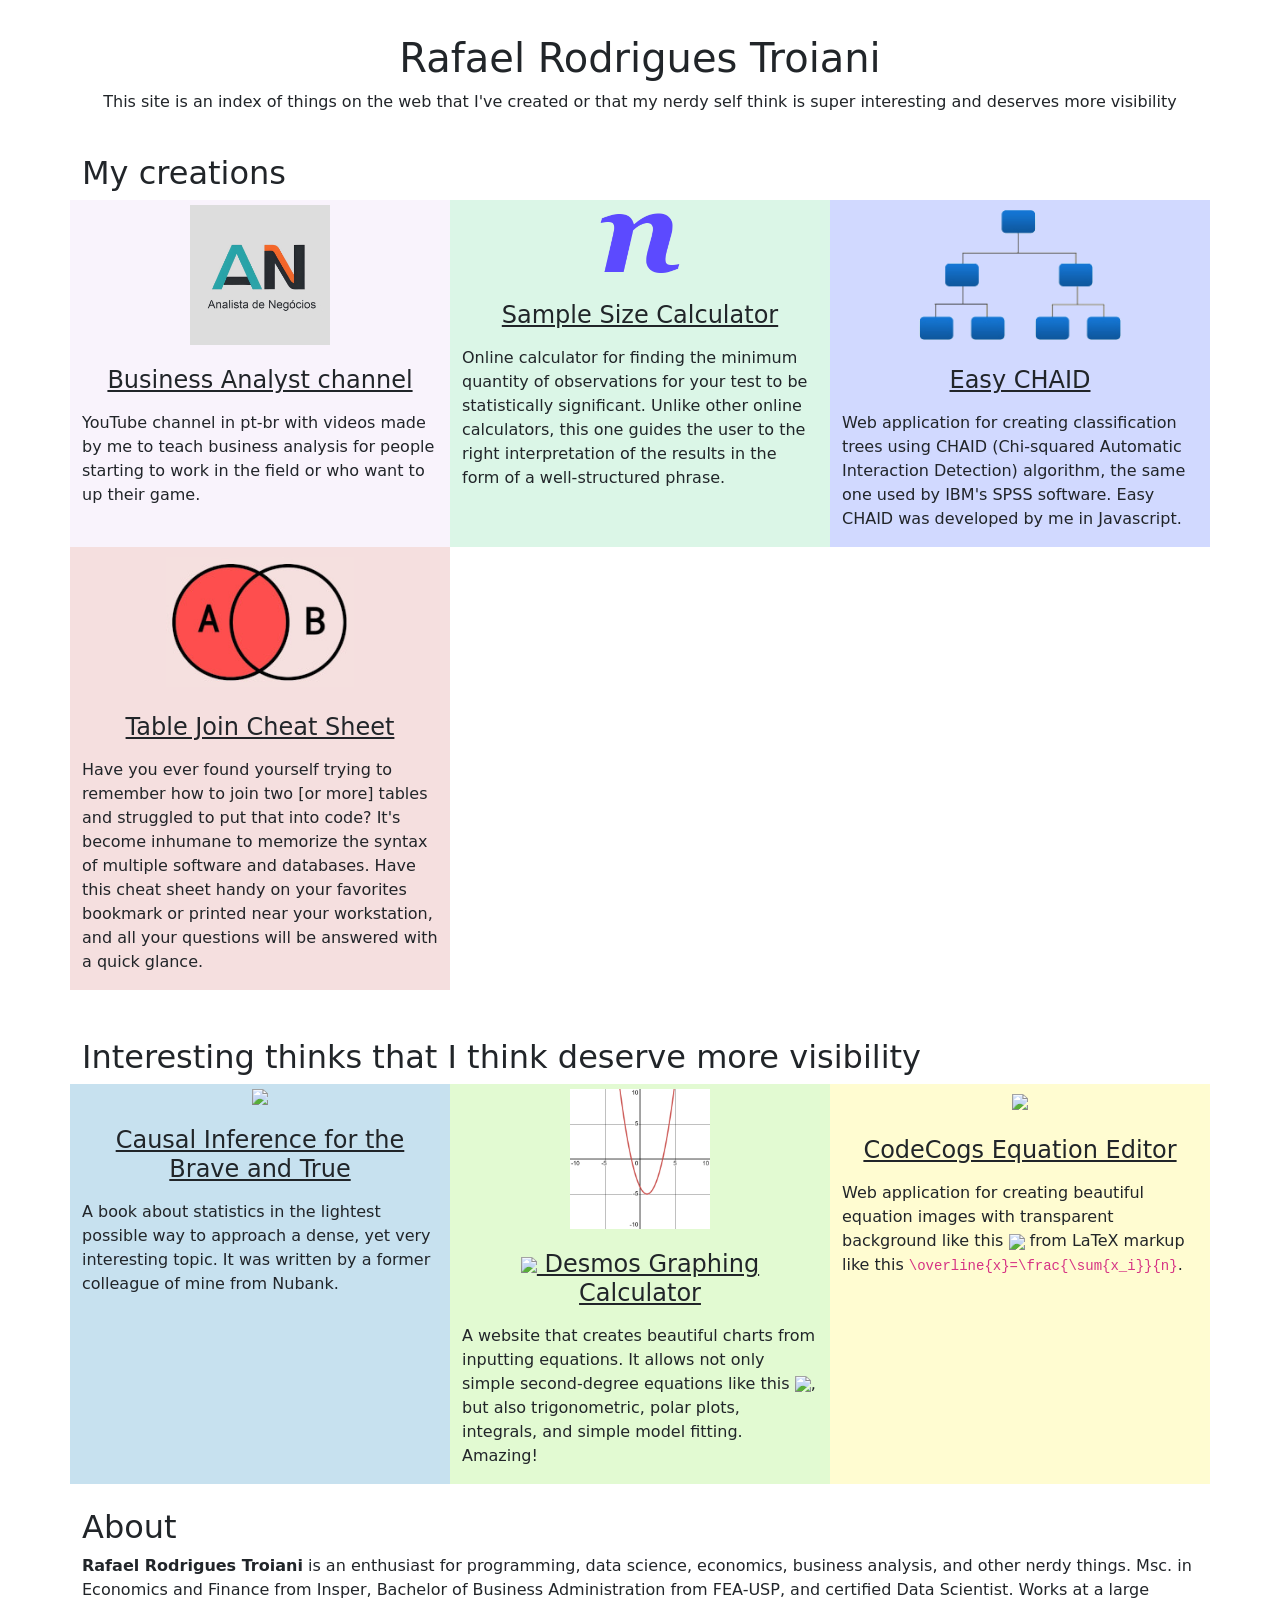
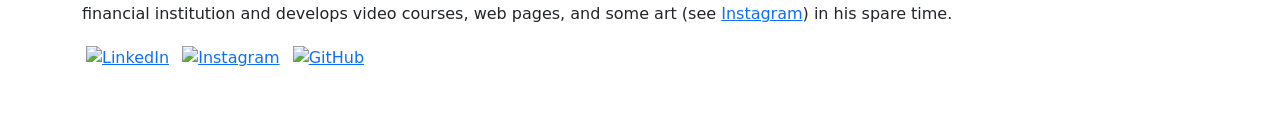
==== index.html @ 76ed493a "Add files via upload" ====
<!DOCTYPE html>
<html lang="en">
<head>
  <title>Rafael Rodrigues Troiani</title>
  <meta charset="utf-8">
  <link rel="icon" type="image/jpeg" href="img/favicon.jpg">
  <!-- Google tag (gtag.js) -->
  <script async src="https://www.googletagmanager.com/gtag/js?id=G-MQH401M9MK"></script>
  <script>
    window.dataLayer = window.dataLayer || [];
    function gtag(){dataLayer.push(arguments);}
    gtag('js', new Date());

    gtag('config', 'G-MQH401M9MK');
  </script>
  <meta name="viewport" content="width=device-width, initial-scale=1">
  <link href="https://cdn.jsdelivr.net/npm/bootstrap@5.3.2/dist/css/bootstrap.min.css" rel="stylesheet" integrity="sha384-T3c6CoIi6uLrA9TneNEoa7RxnatzjcDSCmG1MXxSR1GAsXEV/Dwwykc2MPK8M2HN" crossorigin="anonymous">
  <meta name="keywords" content="Rafael Rodrigues Troiani,Decision tree,chaid,easy chaid,Rafael Troiani,sample size calculator">
  <meta name="description" content="Index of interesting things by Rafael Rodrigues Troiani">
  <style>
    a.link_format:link {color:inherit; text-decoration: underline;}
    a.link_format:visited {color:inherit; text-decoration: underline;}
    a.link_format:hover {color:#0000ff; text-decoration: underline;}
    body {margin-top: 10px;}
  </style>
</head>
<body><br>
  <div class="container">
    <h1 class="text-center">Rafael Rodrigues Troiani</h1>
    <p class="text-center">This site is an index of things on the web that I've created or that my nerdy self think is super interesting and deserves more visibility</p><br>
    <h2>My creations</h2>
    <div class="row">
      <div class="col-sm-6 col-lg-4" style="background-color:#f9f3fc;">
        <p class="text-center">
        <a href="https://www.youtube.com/@AnalistadeNegocios_" target="_blank" class="link_format">
        <img src="img/logoAN.jpg" class="img-responsive center-block img-rounded text-center" style="padding:5px; max-height:150px">
        <h4 class="text-center">Business Analyst channel</h4></a></p>
        <p>YouTube channel in pt-br with videos made by me to teach business analysis for people starting to work in the field or who want to up their game.</p>
      </div>
      <div class="col-sm-6 col-lg-4" style="background-color:#dbf6e7;">
        <p class="text-center">
        <a href="https://samplesizecalculator.github.io" target="_blank" class="link_format">
        <img src="img/n.png" class="img-responsive center-block" style="padding:10px; max-height:150px">
        <h4 class="text-center">Sample Size Calculator</h4></a></p>
        <p>Online calculator for finding the minimum quantity of observations for your test to be statistically significant. Unlike other online calculators, this one guides the user to the right interpretation of the results in the form of a well-structured phrase.</p>
      </div>
      <div class="col-sm-6 col-lg-4" style="background-color:#d1d9ff;">
        <p class="text-center">
        <a href="EasyCHAID/" target="_blank" class="link_format">
        <img src="img/hierarchy.png" class="img-responsive center-block" style="padding:10px; max-height:150px">
        <h4 class="text-center">Easy CHAID</h4></a></p>
        <p>Web application for creating classification trees using CHAID (Chi-squared Automatic Interaction Detection) algorithm, the same one used by IBM's SPSS software. Easy CHAID was developed by me in Javascript.</p>
      </div>
      <div class="col-sm-6 col-lg-4" style="background-color:#f5dfdf;">
        <p class="text-center">
        <a href="cheat-sheet-join/index.html" target="_blank" class="link_format">
        <img src="img/join.jpg" class="img-responsive center-block" style="padding:10px; max-height:150px">
        <h4 class="text-center">Table Join Cheat Sheet</h4></a></p>
        <p>Have you ever found yourself trying to remember how to join two [or more] tables and struggled to put that into code? It's become inhumane to memorize the syntax of multiple software and databases. Have this cheat sheet handy on your favorites bookmark or printed near your workstation, and all your questions will be answered with a quick glance.</p>
      </div>
    </div>

    <br><br>
    <h2>Interesting thinks that I think deserve more visibility</h2>
    <div class="row">
      <div class="col-sm-6 col-lg-4" style="background-color:rgb(199, 225, 239);">
        <p class="text-center">
        <a href="https://matheusfacure.github.io/python-causality-handbook/landing-page.html" target="_blank" class="link_format">
          <img src="https://matheusfacure.github.io/python-causality-handbook/_images/brave-and-true.png" class="img-responsive center-block img-rounded" style="padding:5px; max-height:150px">
          <h4 class="text-center">Causal Inference for the Brave and True</h4></a></p>
        <p>A book about statistics in the lightest possible way to approach a dense, yet very interesting topic. It was written by a former colleague of mine from Nubank.</p>
      </div>
      <div class="col-sm-6 col-lg-4" style="background-color:rgb(226, 250, 210);">
        <p class="text-center">
        <a href="https://www.desmos.com/calculator/jge7vdkjim" target="_blank" class="link_format">
          <img src="img/desmos-graph.png" class="img-responsive center-block img-rounded" style="padding:5px; max-height:150px">
          <h4 class="text-center"><img src="https://www.desmos.com/assets/img/apps/graphing/favicon.ico" height="18px"> Desmos Graphing Calculator</h4></a></p>
        <p>A website that creates beautiful charts from inputting equations. It allows not only simple second-degree equations like this <img src="https://latex.codecogs.com/svg.image?y=x^2-2x-4">, but also trigonometric, polar plots, integrals, and simple model fitting. Amazing!</p>
      </div>
      <div class="col-sm-6 col-lg-4" style="background-color:#fffcd1;">
        <p class="text-center">
        <a href="https://editor.codecogs.com/" target="_blank" class="link_format">
        <img src="https://editor.codecogs.com/assets/images/EqnEditor.png" class="img-responsive center-block" style="padding:10px; max-height:150px">
        <h4 class="text-center">CodeCogs Equation Editor</h4></a></p>
        <p>Web application for creating beautiful equation images with transparent background like this <img src="https://latex.codecogs.com/svg.image?\overline{x}=\frac{\sum{x_i}}{n}"> from LaTeX markup like this <code>\overline{x}=\frac{\sum{x_i}}{n}</code>.</p>
      </div>
    </div>


    <br>
    <h2>About</h2>
    <p><b>Rafael Rodrigues Troiani</b> is an enthusiast for programming, data science, economics, business analysis, and other nerdy things. Msc. in Economics and Finance from Insper, Bachelor of Business Administration from FEA-USP, and certified Data Scientist. Works at a large financial institution and develops video courses, web pages, and some art (see <a target="_blank" href="https://www.instagram.com/rafa_tro/">Instagram</a>) in his spare time.</p>
    <a target="_blank" href="https://br.linkedin.com/in/rafael-rodrigues-troiani-369a1a19"><img title="LinkedIn" src="https://content.linkedin.com/content/dam/me/brand/en-us/brand-home/logos/In-Blue-Logo.png.original.png" height="29px" style="margin:4px;"></a>
    <a target="_blank" href="https://www.instagram.com/rafa_tro/"><img title="Instagram" src="https://static.xx.fbcdn.net/rsrc.php/v3/yx/r/tBxa1IFcTQH.png" height="29px" style="margin:4px;"></a>
    <a target="_blank" href="https://github.com/rafatro"><img title="GitHub" src="https://github.githubassets.com/assets/GitHub-Mark-ea2971cee799.png" height="29px" style="margin:4px;"></a>
  </div>
<br><br>
</body>
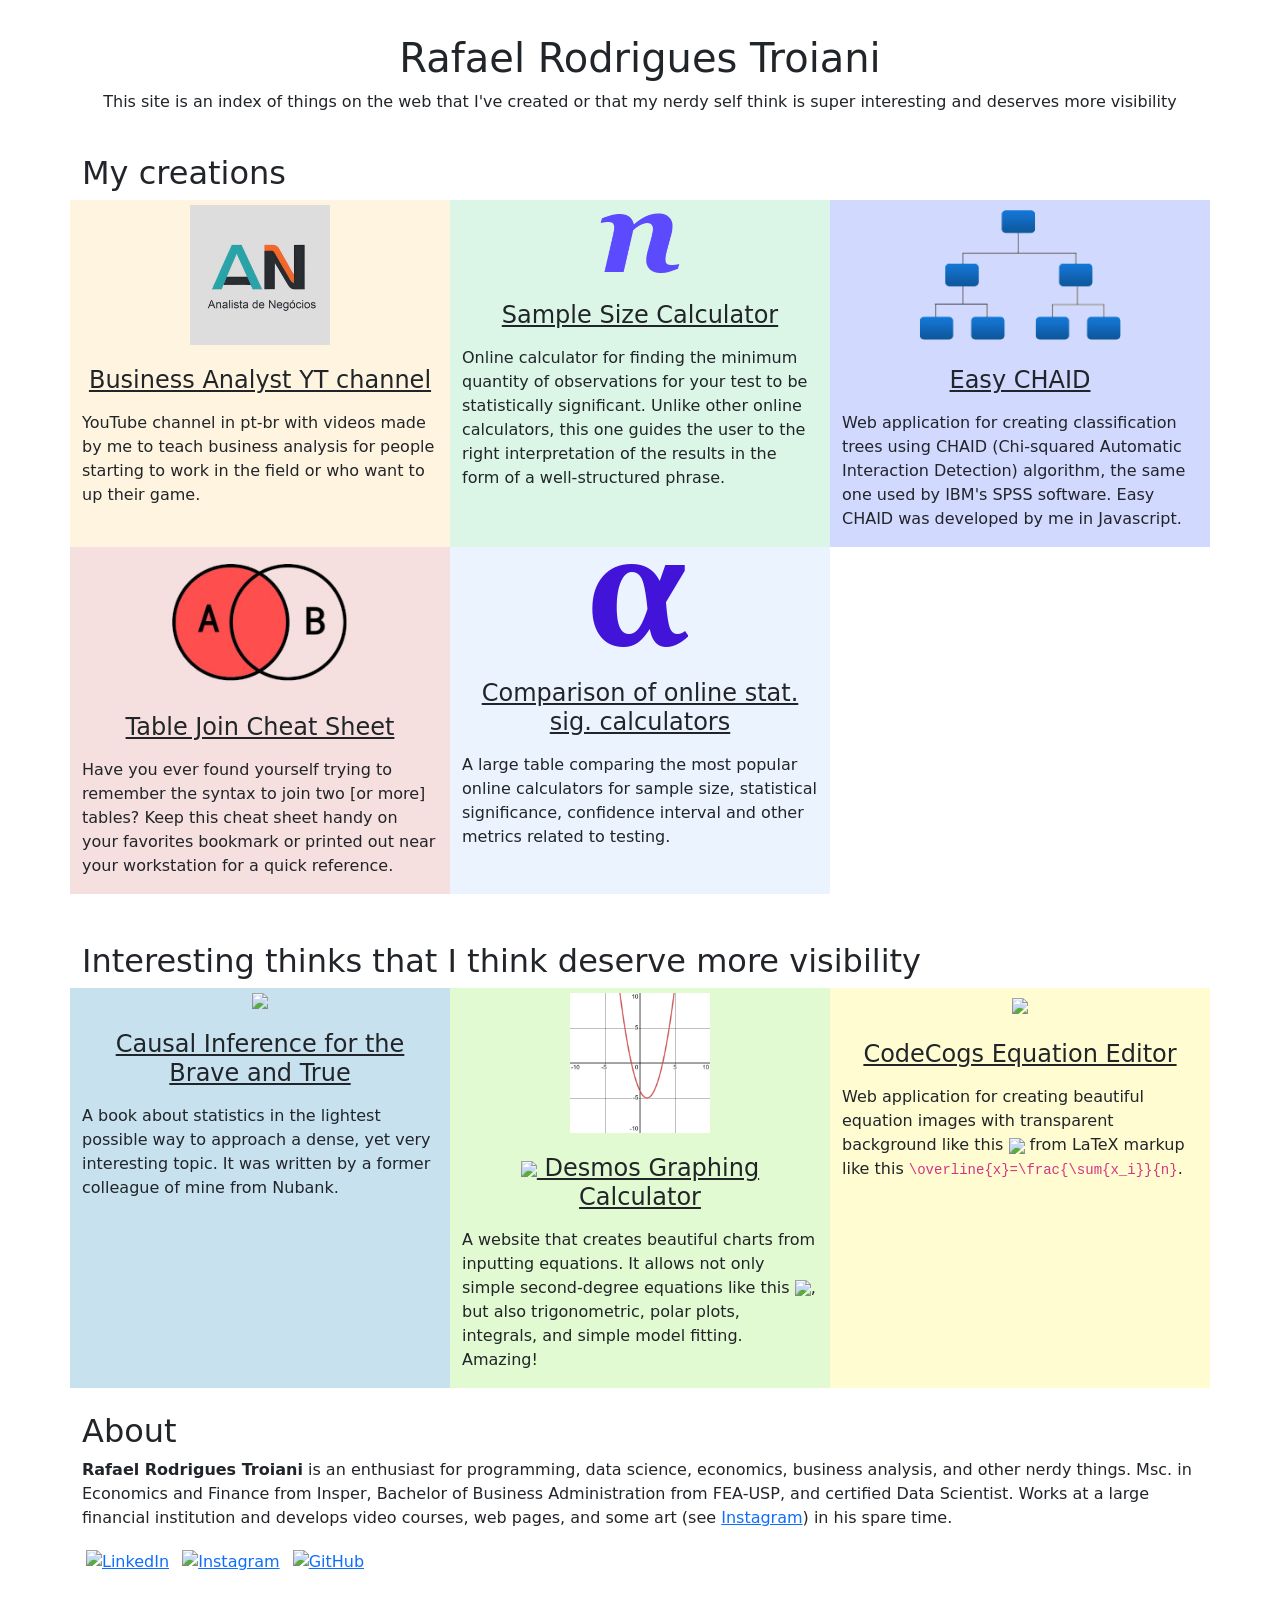
==== commit 076d937a: "Add files via upload" ====
--- a/index.html
+++ b/index.html
@@ -1,98 +1,150 @@
 <!DOCTYPE html>
 <html lang="en">
-<head>
-  <title>Rafael Rodrigues Troiani</title>
-  <meta charset="utf-8">
-  <link rel="icon" type="image/jpeg" href="img/favicon.jpg">
-  <!-- Google tag (gtag.js) -->
-  <script async src="https://www.googletagmanager.com/gtag/js?id=G-MQH401M9MK"></script>
-  <script>
-    window.dataLayer = window.dataLayer || [];
-    function gtag(){dataLayer.push(arguments);}
-    gtag('js', new Date());
+  <head>
+    <title>Rafael Rodrigues Troiani</title>
+    <meta charset="utf-8" />
+    <link rel="icon" type="image/jpeg" href="img/favicon.jpg" />
+    <link rel="apple-touch-icon" href="img/favicon.jpg" />
+    <!-- Google tag (gtag.js) -->
+    <script async src="https://www.googletagmanager.com/gtag/js?id=G-MQH401M9MK"></script>
+    <script>
+      window.dataLayer = window.dataLayer || [];
+      function gtag() {
+        dataLayer.push(arguments);
+      }
+      gtag("js", new Date());
+      gtag("config", "G-MQH401M9MK");
+    </script>
+    <meta name="viewport" content="width=device-width, initial-scale=1" />
+    <link href="https://cdn.jsdelivr.net/npm/bootstrap@5.3.2/dist/css/bootstrap.min.css" rel="stylesheet" integrity="sha384-T3c6CoIi6uLrA9TneNEoa7RxnatzjcDSCmG1MXxSR1GAsXEV/Dwwykc2MPK8M2HN" crossorigin="anonymous" />
+    <meta name="keywords" content="Rafael Rodrigues Troiani,Decision tree,chaid,easy chaid,Rafael Troiani,sample size calculator" />
+    <meta name="description" content="Index of interesting things by Rafael Rodrigues Troiani" />
+    <style>
+      a.link_format:link {
+        color: inherit;
+        text-decoration: underline;
+      }
+      a.link_format:visited {
+        color: inherit;
+        text-decoration: underline;
+      }
+      a.link_format:hover {
+        color: #0000ff;
+        text-decoration: underline;
+      }
+      body {
+        margin-top: 10px;
+      }
+    </style>
+  </head>
+  <body>
+    <br />
+    <div class="container">
+      <h1 class="text-center">Rafael Rodrigues Troiani</h1>
+      <p class="text-center">This site is an index of things on the web that I've created or that my nerdy self think is super interesting and deserves more visibility</p>
+      <br />
+      <h2>My creations</h2>
+      <div class="row">
+        <div class="col-sm-6 col-lg-4" style="background-color: #fff4df">
+          <p class="text-center">
+            <a href="https://www.youtube.com/@AnalistadeNegocios_" target="_blank" class="link_format">
+              <img src="img/logoAN.jpg" class="img-responsive center-block img-rounded text-center" style="padding: 5px; max-height: 150px" />
+              <h4 class="text-center">Business Analyst YT channel</h4></a
+            >
+          </p>
+          <p>YouTube channel in pt-br with videos made by me to teach business analysis for people starting to work in the field or who want to up their game.</p>
+        </div>
+        <div class="col-sm-6 col-lg-4" style="background-color: #dbf6e7">
+          <p class="text-center">
+            <a href="https://samplesizecalculator.github.io" target="_blank" class="link_format">
+              <img src="img/n.png" class="img-responsive center-block" style="padding: 10px; max-height: 150px" />
+              <h4 class="text-center">Sample Size Calculator</h4></a
+            >
+          </p>
+          <p>
+            Online calculator for finding the minimum quantity of observations for your test to be statistically significant. Unlike other online calculators, this one guides the user to the right interpretation of the results in the form
+            of a well-structured phrase.
+          </p>
+        </div>
+        <div class="col-sm-6 col-lg-4" style="background-color: #d1d9ff">
+          <p class="text-center">
+            <a href="EasyCHAID/" target="_blank" class="link_format">
+              <img src="img/hierarchy.png" class="img-responsive center-block" style="padding: 10px; max-height: 150px" />
+              <h4 class="text-center">Easy CHAID</h4>
+            </a>
+          </p>
+          <p>Web application for creating classification trees using CHAID (Chi-squared Automatic Interaction Detection) algorithm, the same one used by IBM's SPSS software. Easy CHAID was developed by me in Javascript.</p>
+        </div>
+        <div class="col-sm-6 col-lg-4" style="background-color: #f5dfdf">
+          <p class="text-center">
+            <a href="cheat-sheet-join/index.html" target="_blank" class="link_format">
+              <img src="img/join.jpg" class="img-responsive center-block" style="padding: 10px; max-height: 150px" />
+              <h4 class="text-center">Table Join Cheat Sheet</h4></a
+            >
+          </p>
+          <p>Have you ever found yourself trying to remember the syntax to join two [or more] tables? Keep this cheat sheet handy on your favorites bookmark or printed out near your workstation for a quick reference.</p>
+        </div>
+        <div class="col-sm-6 col-lg-4" style="background-color: #ebf3ff">
+          <p class="text-center">
+            <a href="stat-sig-calculators/index.html" target="_blank" class="link_format">
+              <img src="img/alpha.png" class="img-responsive center-block" style="padding: 10px; max-height: 150px" />
+              <h4 class="text-center">Comparison of online stat. sig. calculators</h4></a
+            >
+          </p>
+          <p>A large table comparing the most popular online calculators for sample size, statistical significance, confidence interval and other metrics related to testing.</p>
+        </div>
+      </div>
 
-    gtag('config', 'G-MQH401M9MK');
-  </script>
-  <meta name="viewport" content="width=device-width, initial-scale=1">
-  <link href="https://cdn.jsdelivr.net/npm/bootstrap@5.3.2/dist/css/bootstrap.min.css" rel="stylesheet" integrity="sha384-T3c6CoIi6uLrA9TneNEoa7RxnatzjcDSCmG1MXxSR1GAsXEV/Dwwykc2MPK8M2HN" crossorigin="anonymous">
-  <meta name="keywords" content="Rafael Rodrigues Troiani,Decision tree,chaid,easy chaid,Rafael Troiani,sample size calculator">
-  <meta name="description" content="Index of interesting things by Rafael Rodrigues Troiani">
-  <style>
-    a.link_format:link {color:inherit; text-decoration: underline;}
-    a.link_format:visited {color:inherit; text-decoration: underline;}
-    a.link_format:hover {color:#0000ff; text-decoration: underline;}
-    body {margin-top: 10px;}
-  </style>
-</head>
-<body><br>
-  <div class="container">
-    <h1 class="text-center">Rafael Rodrigues Troiani</h1>
-    <p class="text-center">This site is an index of things on the web that I've created or that my nerdy self think is super interesting and deserves more visibility</p><br>
-    <h2>My creations</h2>
-    <div class="row">
-      <div class="col-sm-6 col-lg-4" style="background-color:#f9f3fc;">
-        <p class="text-center">
-        <a href="https://www.youtube.com/@AnalistadeNegocios_" target="_blank" class="link_format">
-        <img src="img/logoAN.jpg" class="img-responsive center-block img-rounded text-center" style="padding:5px; max-height:150px">
-        <h4 class="text-center">Business Analyst channel</h4></a></p>
-        <p>YouTube channel in pt-br with videos made by me to teach business analysis for people starting to work in the field or who want to up their game.</p>
+      <br /><br />
+      <h2>Interesting thinks that I think deserve more visibility</h2>
+      <div class="row">
+        <div class="col-sm-6 col-lg-4" style="background-color: rgb(199, 225, 239)">
+          <p class="text-center">
+            <a href="https://matheusfacure.github.io/python-causality-handbook/landing-page.html" target="_blank" class="link_format">
+              <img src="https://matheusfacure.github.io/python-causality-handbook/_images/brave-and-true.png" class="img-responsive center-block img-rounded" style="padding: 5px; max-height: 150px" />
+              <h4 class="text-center">Causal Inference for the Brave and True</h4></a
+            >
+          </p>
+          <p>A book about statistics in the lightest possible way to approach a dense, yet very interesting topic. It was written by a former colleague of mine from Nubank.</p>
+        </div>
+        <div class="col-sm-6 col-lg-4" style="background-color: rgb(226, 250, 210)">
+          <p class="text-center">
+            <a href="https://www.desmos.com/calculator/jge7vdkjim" target="_blank" class="link_format">
+              <img src="img/desmos-graph.png" class="img-responsive center-block img-rounded" style="padding: 5px; max-height: 150px" />
+              <h4 class="text-center"><img src="https://www.desmos.com/assets/img/apps/graphing/favicon.ico" height="18px" /> Desmos Graphing Calculator</h4></a
+            >
+          </p>
+          <p>
+            A website that creates beautiful charts from inputting equations. It allows not only simple second-degree equations like this <img src="https://latex.codecogs.com/svg.image?y=x^2-2x-4" />, but also trigonometric, polar plots,
+            integrals, and simple model fitting. Amazing!
+          </p>
+        </div>
+        <div class="col-sm-6 col-lg-4" style="background-color: #fffcd1">
+          <p class="text-center">
+            <a href="https://editor.codecogs.com/" target="_blank" class="link_format">
+              <img src="https://editor.codecogs.com/assets/images/EqnEditor.png" class="img-responsive center-block" style="padding: 10px; max-height: 150px" />
+              <h4 class="text-center">CodeCogs Equation Editor</h4></a
+            >
+          </p>
+          <p>
+            Web application for creating beautiful equation images with transparent background like this <img src="https://latex.codecogs.com/svg.image?\overline{x}=\frac{\sum{x_i}}{n}" /> from LaTeX markup like this
+            <code>\overline{x}=\frac{\sum{x_i}}{n}</code>.
+          </p>
+        </div>
       </div>
-      <div class="col-sm-6 col-lg-4" style="background-color:#dbf6e7;">
-        <p class="text-center">
-        <a href="https://samplesizecalculator.github.io" target="_blank" class="link_format">
-        <img src="img/n.png" class="img-responsive center-block" style="padding:10px; max-height:150px">
-        <h4 class="text-center">Sample Size Calculator</h4></a></p>
-        <p>Online calculator for finding the minimum quantity of observations for your test to be statistically significant. Unlike other online calculators, this one guides the user to the right interpretation of the results in the form of a well-structured phrase.</p>
-      </div>
-      <div class="col-sm-6 col-lg-4" style="background-color:#d1d9ff;">
-        <p class="text-center">
-        <a href="EasyCHAID/" target="_blank" class="link_format">
-        <img src="img/hierarchy.png" class="img-responsive center-block" style="padding:10px; max-height:150px">
-        <h4 class="text-center">Easy CHAID</h4></a></p>
-        <p>Web application for creating classification trees using CHAID (Chi-squared Automatic Interaction Detection) algorithm, the same one used by IBM's SPSS software. Easy CHAID was developed by me in Javascript.</p>
-      </div>
-      <div class="col-sm-6 col-lg-4" style="background-color:#f5dfdf;">
-        <p class="text-center">
-        <a href="cheat-sheet-join/index.html" target="_blank" class="link_format">
-        <img src="img/join.jpg" class="img-responsive center-block" style="padding:10px; max-height:150px">
-        <h4 class="text-center">Table Join Cheat Sheet</h4></a></p>
-        <p>Have you ever found yourself trying to remember how to join two [or more] tables and struggled to put that into code? It's become inhumane to memorize the syntax of multiple software and databases. Have this cheat sheet handy on your favorites bookmark or printed near your workstation, and all your questions will be answered with a quick glance.</p>
-      </div>
+
+      <br />
+      <h2>About</h2>
+      <p>
+        <b>Rafael Rodrigues Troiani</b> is an enthusiast for programming, data science, economics, business analysis, and other nerdy things. Msc. in Economics and Finance from Insper, Bachelor of Business Administration from FEA-USP, and
+        certified Data Scientist. Works at a large financial institution and develops video courses, web pages, and some art (see <a target="_blank" href="https://www.instagram.com/rafa_tro/">Instagram</a>) in his spare time.
+      </p>
+      <a target="_blank" href="https://br.linkedin.com/in/rafael-rodrigues-troiani-369a1a19"
+        ><img title="LinkedIn" src="https://content.linkedin.com/content/dam/me/brand/en-us/brand-home/logos/In-Blue-Logo.png.original.png" height="29px" style="margin: 4px"
+      /></a>
+      <a target="_blank" href="https://www.instagram.com/rafa_tro/"><img title="Instagram" src="https://static.xx.fbcdn.net/rsrc.php/v3/yx/r/tBxa1IFcTQH.png" height="29px" style="margin: 4px" /></a>
+      <a target="_blank" href="https://github.com/rafatro"><img title="GitHub" src="https://github.githubassets.com/assets/GitHub-Mark-ea2971cee799.png" height="29px" style="margin: 4px" /></a>
     </div>
-
-    <br><br>
-    <h2>Interesting thinks that I think deserve more visibility</h2>
-    <div class="row">
-      <div class="col-sm-6 col-lg-4" style="background-color:rgb(199, 225, 239);">
-        <p class="text-center">
-        <a href="https://matheusfacure.github.io/python-causality-handbook/landing-page.html" target="_blank" class="link_format">
-          <img src="https://matheusfacure.github.io/python-causality-handbook/_images/brave-and-true.png" class="img-responsive center-block img-rounded" style="padding:5px; max-height:150px">
-          <h4 class="text-center">Causal Inference for the Brave and True</h4></a></p>
-        <p>A book about statistics in the lightest possible way to approach a dense, yet very interesting topic. It was written by a former colleague of mine from Nubank.</p>
-      </div>
-      <div class="col-sm-6 col-lg-4" style="background-color:rgb(226, 250, 210);">
-        <p class="text-center">
-        <a href="https://www.desmos.com/calculator/jge7vdkjim" target="_blank" class="link_format">
-          <img src="img/desmos-graph.png" class="img-responsive center-block img-rounded" style="padding:5px; max-height:150px">
-          <h4 class="text-center"><img src="https://www.desmos.com/assets/img/apps/graphing/favicon.ico" height="18px"> Desmos Graphing Calculator</h4></a></p>
-        <p>A website that creates beautiful charts from inputting equations. It allows not only simple second-degree equations like this <img src="https://latex.codecogs.com/svg.image?y=x^2-2x-4">, but also trigonometric, polar plots, integrals, and simple model fitting. Amazing!</p>
-      </div>
-      <div class="col-sm-6 col-lg-4" style="background-color:#fffcd1;">
-        <p class="text-center">
-        <a href="https://editor.codecogs.com/" target="_blank" class="link_format">
-        <img src="https://editor.codecogs.com/assets/images/EqnEditor.png" class="img-responsive center-block" style="padding:10px; max-height:150px">
-        <h4 class="text-center">CodeCogs Equation Editor</h4></a></p>
-        <p>Web application for creating beautiful equation images with transparent background like this <img src="https://latex.codecogs.com/svg.image?\overline{x}=\frac{\sum{x_i}}{n}"> from LaTeX markup like this <code>\overline{x}=\frac{\sum{x_i}}{n}</code>.</p>
-      </div>
-    </div>
-
-
-    <br>
-    <h2>About</h2>
-    <p><b>Rafael Rodrigues Troiani</b> is an enthusiast for programming, data science, economics, business analysis, and other nerdy things. Msc. in Economics and Finance from Insper, Bachelor of Business Administration from FEA-USP, and certified Data Scientist. Works at a large financial institution and develops video courses, web pages, and some art (see <a target="_blank" href="https://www.instagram.com/rafa_tro/">Instagram</a>) in his spare time.</p>
-    <a target="_blank" href="https://br.linkedin.com/in/rafael-rodrigues-troiani-369a1a19"><img title="LinkedIn" src="https://content.linkedin.com/content/dam/me/brand/en-us/brand-home/logos/In-Blue-Logo.png.original.png" height="29px" style="margin:4px;"></a>
-    <a target="_blank" href="https://www.instagram.com/rafa_tro/"><img title="Instagram" src="https://static.xx.fbcdn.net/rsrc.php/v3/yx/r/tBxa1IFcTQH.png" height="29px" style="margin:4px;"></a>
-    <a target="_blank" href="https://github.com/rafatro"><img title="GitHub" src="https://github.githubassets.com/assets/GitHub-Mark-ea2971cee799.png" height="29px" style="margin:4px;"></a>
-  </div>
-<br><br>
-</body>+    <br /><br />
+  </body>
+</html>
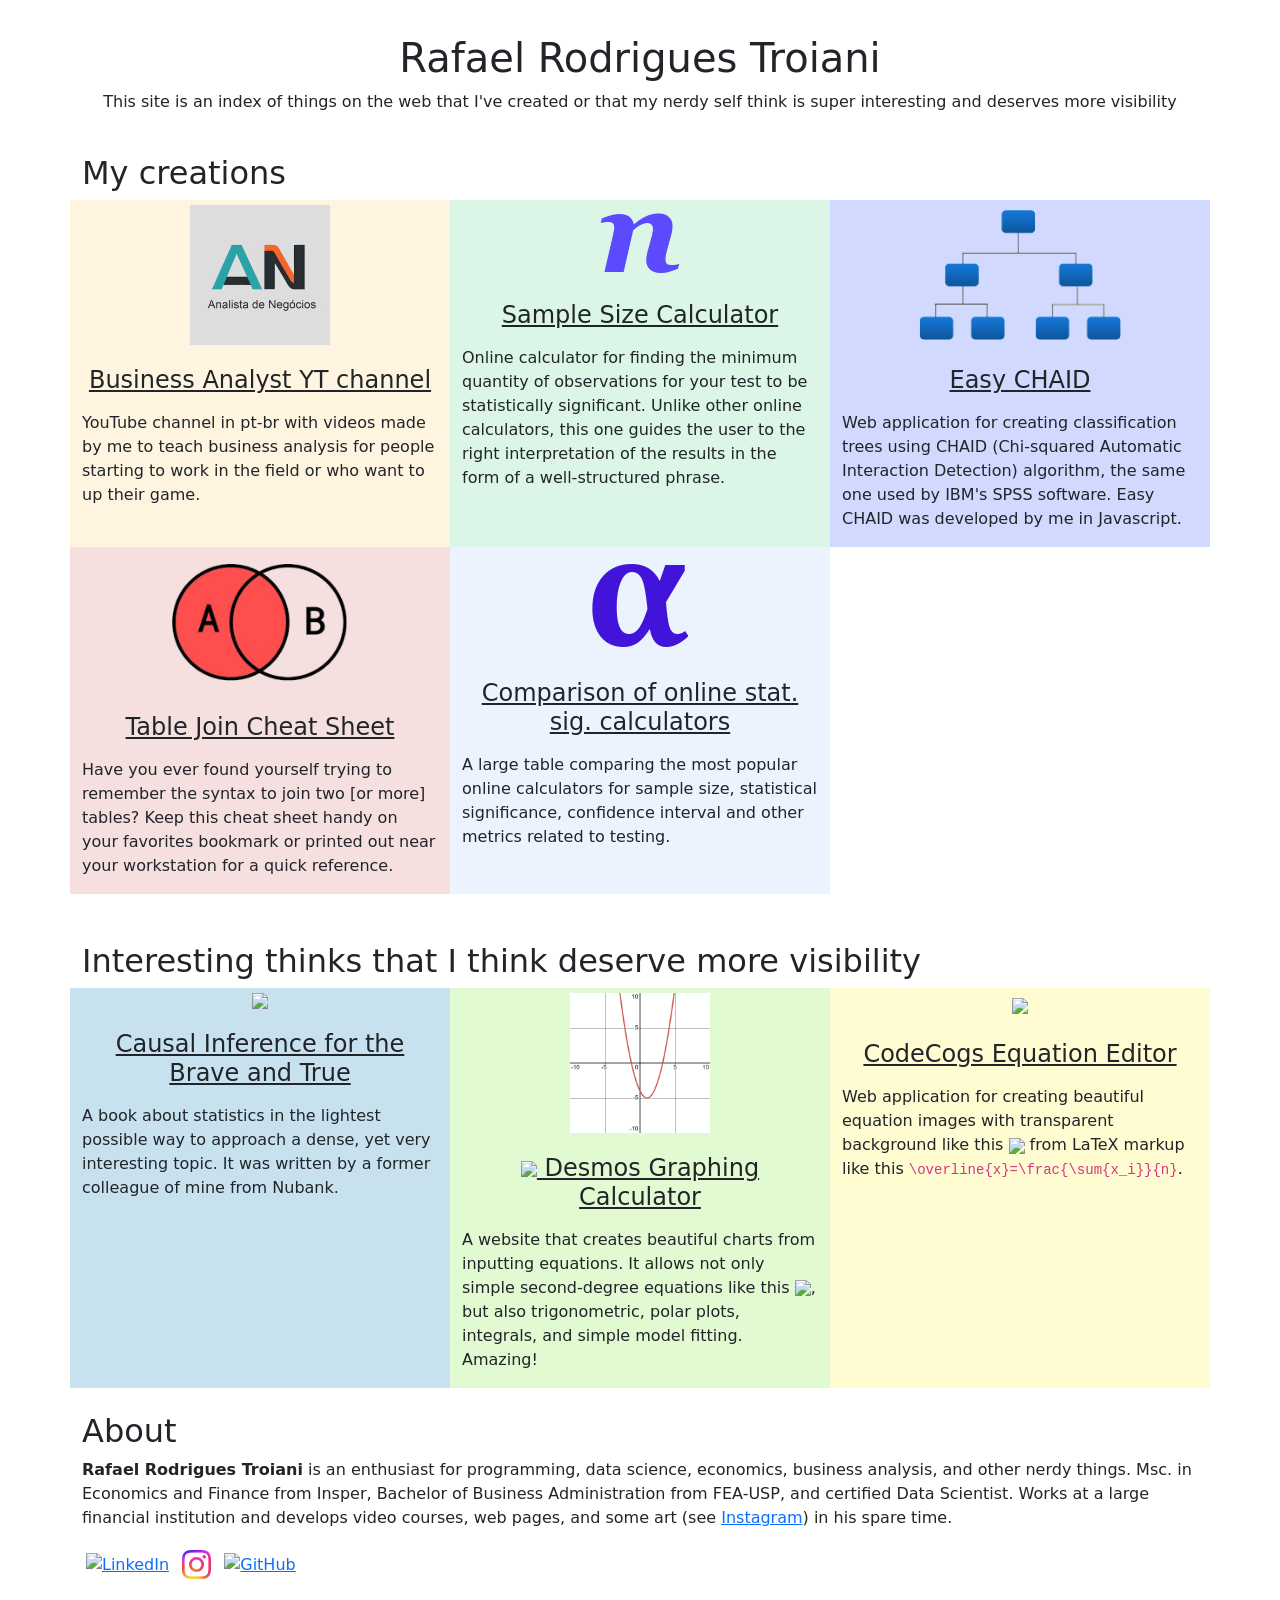
==== commit f4014319: "Update index.html" ====
--- a/index.html
+++ b/index.html
@@ -142,9 +142,10 @@
       <a target="_blank" href="https://br.linkedin.com/in/rafael-rodrigues-troiani-369a1a19"
         ><img title="LinkedIn" src="https://content.linkedin.com/content/dam/me/brand/en-us/brand-home/logos/In-Blue-Logo.png.original.png" height="29px" style="margin: 4px"
       /></a>
-      <a target="_blank" href="https://www.instagram.com/rafa_tro/"><img title="Instagram" src="https://static.xx.fbcdn.net/rsrc.php/v3/yx/r/tBxa1IFcTQH.png" height="29px" style="margin: 4px" /></a>
+      <a target="_blank" href="https://www.instagram.com/rafa_tro/"><img title="Instagram" src="/img/Instagram_Glyph_Gradient_29.png" height="29px" style="margin: 4px" /></a>
       <a target="_blank" href="https://github.com/rafatro"><img title="GitHub" src="https://github.githubassets.com/assets/GitHub-Mark-ea2971cee799.png" height="29px" style="margin: 4px" /></a>
     </div>
     <br /><br />
   </body>
 </html>
+
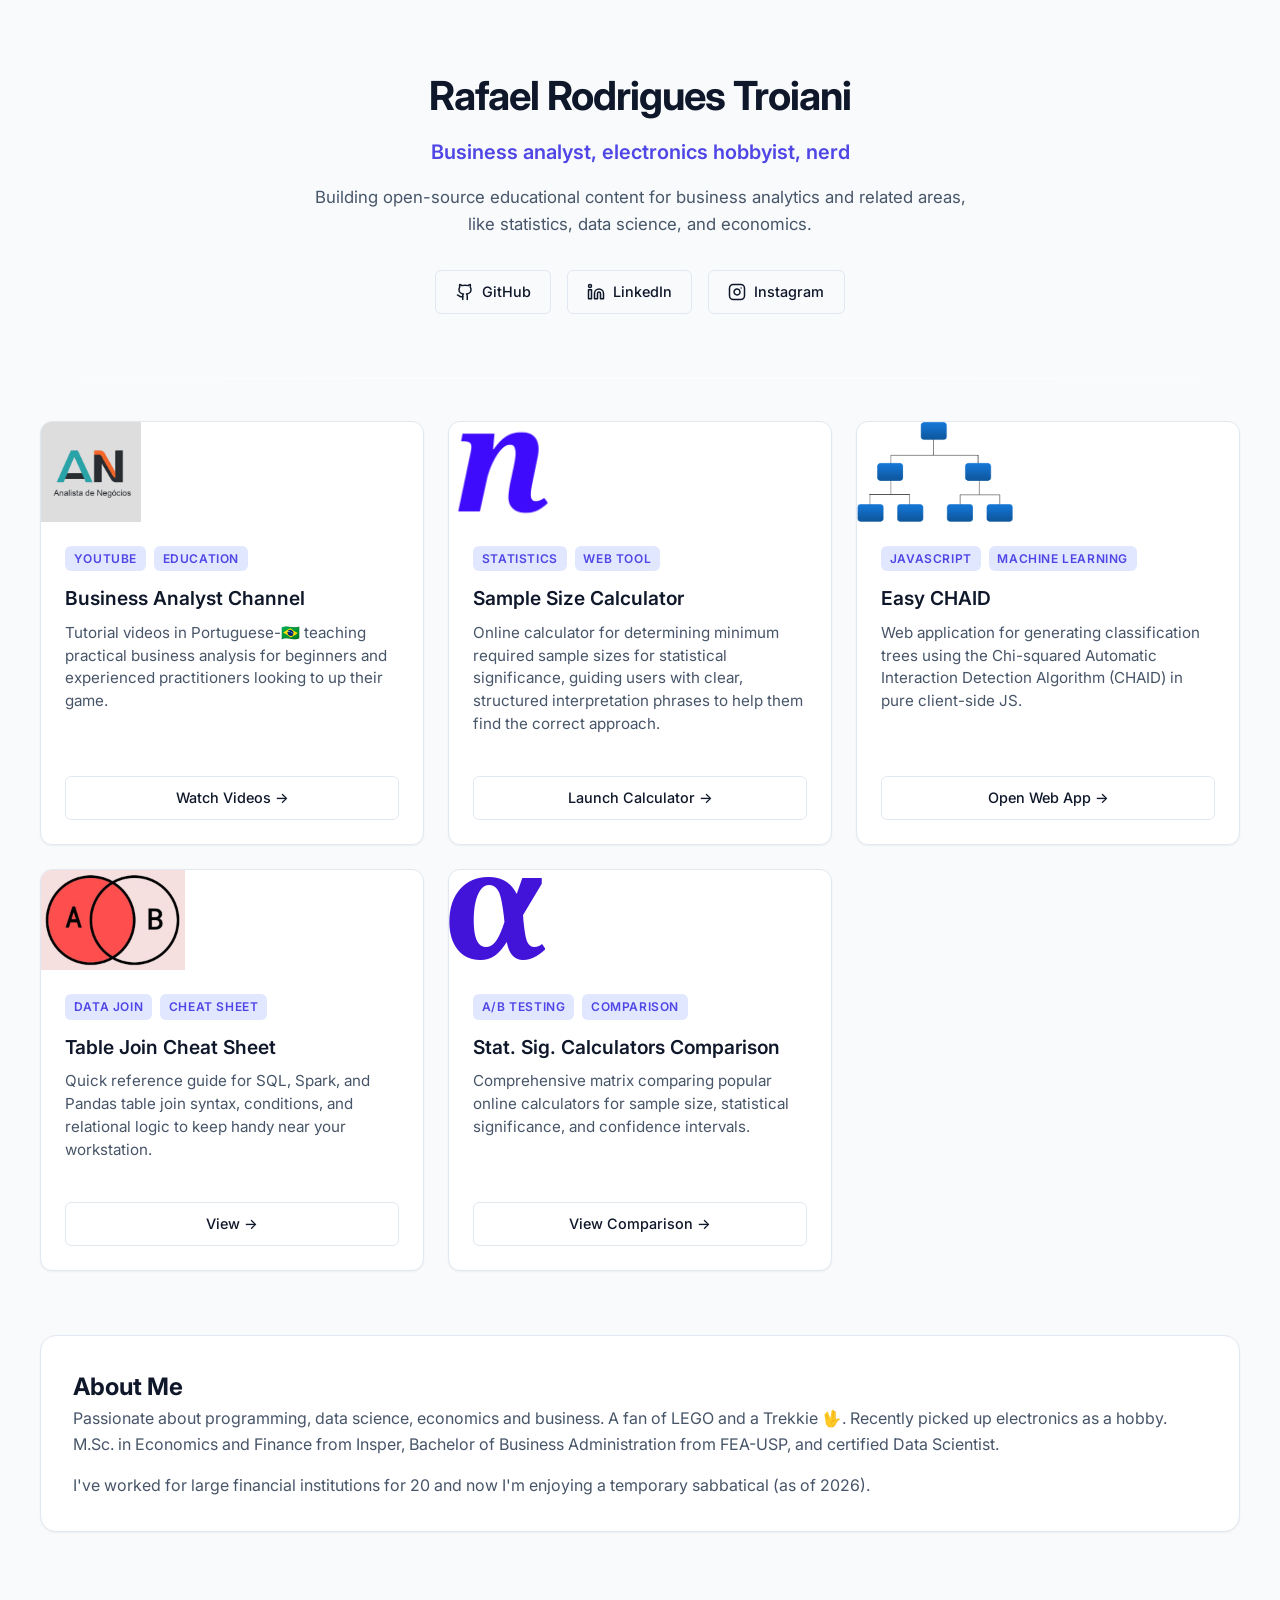
==== commit dab5e230: "sadfvsd fgsdrgf" ====
--- a/index.html
+++ b/index.html
@@ -1,4 +1,4 @@
-<!DOCTYPE html>
+<!doctype html>
 <html lang="en">
   <head>
     <title>Rafael Rodrigues Troiani</title>
@@ -6,7 +6,10 @@
     <link rel="icon" type="image/jpeg" href="img/favicon.jpg" />
     <link rel="apple-touch-icon" href="img/favicon.jpg" />
     <!-- Google tag (gtag.js) -->
-    <script async src="https://www.googletagmanager.com/gtag/js?id=G-MQH401M9MK"></script>
+    <script
+      async
+      src="https://www.googletagmanager.com/gtag/js?id=G-MQH401M9MK"
+    ></script>
     <script>
       window.dataLayer = window.dataLayer || [];
       function gtag() {
@@ -16,136 +19,290 @@
       gtag("config", "G-MQH401M9MK");
     </script>
     <meta name="viewport" content="width=device-width, initial-scale=1" />
-    <link href="https://cdn.jsdelivr.net/npm/bootstrap@5.3.2/dist/css/bootstrap.min.css" rel="stylesheet" integrity="sha384-T3c6CoIi6uLrA9TneNEoa7RxnatzjcDSCmG1MXxSR1GAsXEV/Dwwykc2MPK8M2HN" crossorigin="anonymous" />
-    <meta name="keywords" content="Rafael Rodrigues Troiani,Decision tree,chaid,easy chaid,Rafael Troiani,sample size calculator" />
-    <meta name="description" content="Index of interesting things by Rafael Rodrigues Troiani" />
-    <style>
-      a.link_format:link {
-        color: inherit;
-        text-decoration: underline;
-      }
-      a.link_format:visited {
-        color: inherit;
-        text-decoration: underline;
-      }
-      a.link_format:hover {
-        color: #0000ff;
-        text-decoration: underline;
-      }
-      body {
-        margin-top: 10px;
-      }
-    </style>
+
+    <!-- SEO & Social Meta Tags -->
+    <meta
+      name="description"
+      content="Portfolio of Rafael Rodrigues Troiani — Business Analyst & M.Sc. in Economics. Open-source statistical tools, sample size calculators, and analytics guides."
+    />
+    <meta name="author" content="Rafael Rodrigues Troiani" />
+    <meta
+      name="keywords"
+      content="Rafael Rodrigues Troiani,Decision tree,chaid,easy chaid,Rafael Troiani,sample size calculator"
+    />
+
+    <!-- Google Fonts -->
+    <link rel="preconnect" href="https://fonts.googleapis.com" />
+    <link rel="preconnect" href="https://fonts.gstatic.com" crossorigin />
+    <link
+      href="https://fonts.googleapis.com/css2?family=Inter:wght@400;500;600;700&family=JetBrains+Mono:wght@400;500&display=swap"
+      rel="stylesheet"
+    />
+
+    <!-- Custom Styles -->
+    <link rel="stylesheet" href="style.css" />
   </head>
   <body>
+    <!-- Hero Header -->
+    <header class="hero">
+      <h1>Rafael Rodrigues Troiani</h1>
+      <p class="hero-subtitle">Business analyst, electronics hobbyist, nerd</p>
+      <p class="hero-bio">
+        Building open-source educational content for business analytics and
+        related areas, like statistics, data science, and economics.
+      </p>
+      <div class="social-links">
+        <a
+          href="https://github.com/rafatro"
+          class="btn btn-outline"
+          target="_blank"
+          rel="noopener"
+        >
+          <svg
+            xmlns="http://www.w3.org/2000/svg"
+            width="20"
+            height="20"
+            viewBox="0 0 24 24"
+            fill="none"
+            stroke="currentColor"
+            stroke-width="2"
+            stroke-linecap="round"
+            stroke-linejoin="round"
+            class="btn-icon"
+          >
+            <path
+              d="M15 22v-4a4.8 4.8 0 0 0-1-3.5c3 0 6-2 6-5.5.08-1.25-.27-2.48-1-3.5.28-1.15.28-2.35 0-3.5 0 0-1 0-3 1.5-2.64-.5-5.36-.5-8 0C6 2 5 2 5 2c-.3 1.15-.3 2.35 0 3.5A5.403 5.403 0 0 0 4 9c0 3.5 3 5.5 6 5.5-.39.49-.68 1.05-.85 1.65-.17.6-.22 1.23-.15 1.85v4"
+            />
+            <path d="M9 18c-4.51 2-5-2-7-2" />
+          </svg>
+          GitHub</a
+        >
+        <a
+          href="https://www.linkedin.com/in/rafael-rodrigues-troiani"
+          class="btn btn-outline"
+          target="_blank"
+          rel="noopener"
+        >
+          <svg
+            xmlns="http://www.w3.org/2000/svg"
+            width="20"
+            height="20"
+            viewBox="0 0 24 24"
+            fill="none"
+            stroke="currentColor"
+            stroke-width="2"
+            stroke-linecap="round"
+            stroke-linejoin="round"
+            class="btn-icon"
+          >
+            <path
+              d="M16 8a6 6 0 0 1 6 6v7h-4v-7a2 2 0 0 0-2-2 2 2 0 0 0-2 2v7h-4v-7a6 6 0 0 1 6-6z"
+            />
+            <rect width="4" height="12" x="2" y="9" />
+            <circle cx="4" cy="4" r="2" />
+          </svg>
+          LinkedIn</a
+        >
+        <a
+          href="https://www.instagram.com/rafa_tro/"
+          class="btn btn-outline"
+          target="_blank"
+          rel="noopener"
+        >
+          <svg
+            xmlns="http://www.w3.org/2000/svg"
+            width="20"
+            height="20"
+            viewBox="0 0 24 24"
+            fill="none"
+            stroke="currentColor"
+            stroke-width="2"
+            stroke-linecap="round"
+            stroke-linejoin="round"
+            class="btn-icon"
+          >
+            <rect width="20" height="20" x="2" y="2" rx="5" ry="5" />
+            <path d="M16 11.37A4 4 0 1 1 12.63 8 4 4 0 0 1 16 11.37z" />
+            <line x1="17.5" x2="17.51" y1="6.5" y2="6.5" />
+          </svg>
+          Instagram
+        </a>
+      </div>
+    </header>
+    <hr />
     <br />
-    <div class="container">
-      <h1 class="text-center">Rafael Rodrigues Troiani</h1>
-      <p class="text-center">This site is an index of things on the web that I've created or that my nerdy self think is super interesting and deserves more visibility</p>
-      <br />
-      <h2>My creations</h2>
-      <div class="row">
-        <div class="col-sm-6 col-lg-4" style="background-color: #fff4df">
-          <p class="text-center">
-            <a href="https://www.youtube.com/@AnalistadeNegocios_" target="_blank" class="link_format">
-              <img src="img/logoAN.jpg" class="img-responsive center-block img-rounded text-center" style="padding: 5px; max-height: 150px" />
-              <h4 class="text-center">Business Analyst YT channel</h4></a
-            >
-          </p>
-          <p>YouTube channel in pt-br with videos made by me to teach business analysis for people starting to work in the field or who want to up their game.</p>
+    <main>
+      <!-- Creations Grid Section -->
+      <section>
+        <div class="projects-grid">
+          <!-- Business Analyst YT Channel -->
+          <article class="project-card">
+            <div class="card-image-wrapper">
+              <img
+                src="img/logoAN.jpg"
+                alt="Analista de Negócios"
+                class="card-image"
+              />
+            </div>
+            <div class="card-content">
+              <div class="card-header">
+                <div class="card-badges">
+                  <span class="badge">YouTube</span>
+                  <span class="badge">Education</span>
+                </div>
+                <h3>Business Analyst Channel</h3>
+                <p>
+                  Tutorial videos in Portuguese-🇧🇷 teaching practical business
+                  analysis for beginners and experienced practitioners looking
+                  to up their game.
+                </p>
+              </div>
+              <div class="card-footer">
+                <a
+                  href="https://www.youtube.com/@AnalistadeNegocios_"
+                  class="btn btn-outline"
+                  target="_blank"
+                  rel="noopener"
+                  >Watch Videos →</a
+                >
+              </div>
+            </div>
+          </article>
+
+          <!-- Sample Size Calculator -->
+          <article class="project-card">
+            <div class="card-image-wrapper">
+              <img src="img/n_blue.png" alt="n" class="card-image" />
+            </div>
+            <div class="card-content">
+              <div class="card-header">
+                <div class="card-badges">
+                  <span class="badge">Statistics</span>
+                  <span class="badge">Web Tool</span>
+                </div>
+                <h3>Sample Size Calculator</h3>
+                <p>
+                  Online calculator for determining minimum required sample
+                  sizes for statistical significance, guiding users with clear,
+                  structured interpretation phrases to help them find the
+                  correct approach.
+                </p>
+              </div>
+              <div class="card-footer">
+                <a
+                  href="https://samplesizecalculator.github.io/"
+                  class="btn btn-outline"
+                  >Launch Calculator →</a
+                >
+              </div>
+            </div>
+          </article>
+
+          <!-- Easy CHAID -->
+          <article class="project-card">
+            <div class="card-image-wrapper">
+              <img
+                src="img/hierarchy.png"
+                alt="Hierarchy tree"
+                class="card-image"
+              />
+            </div>
+            <div class="card-content">
+              <div class="card-header">
+                <div class="card-badges">
+                  <span class="badge">JavaScript</span>
+                  <span class="badge">Machine Learning</span>
+                </div>
+                <h3>Easy CHAID</h3>
+                <p>
+                  Web application for generating classification trees using the
+                  Chi-squared Automatic Interaction Detection Algorithm (CHAID)
+                  in pure client-side JS.
+                </p>
+              </div>
+              <div class="card-footer">
+                <a
+                  href="https://rafatro.github.io/EasyCHAID"
+                  class="btn btn-outline"
+                  >Open Web App →</a
+                >
+              </div>
+            </div>
+          </article>
+
+          <!-- Table Join Cheat Sheet -->
+          <article class="project-card">
+            <div class="card-image-wrapper">
+              <img src="img/join.jpg" alt="Join" class="card-image" />
+            </div>
+            <div class="card-content">
+              <div class="card-header">
+                <div class="card-badges">
+                  <span class="badge">Data Join</span>
+                  <span class="badge">Cheat Sheet</span>
+                </div>
+                <h3>Table Join Cheat Sheet</h3>
+                <p>
+                  Quick reference guide for SQL, Spark, and Pandas table join
+                  syntax, conditions, and relational logic to keep handy near
+                  your workstation.
+                </p>
+              </div>
+              <div class="card-footer">
+                <a
+                  href="https://rafatro.github.io/cheat-sheet-join/index.html"
+                  class="btn btn-outline"
+                  >View →</a
+                >
+              </div>
+            </div>
+          </article>
+
+          <!-- Calculators Comparison -->
+          <article class="project-card">
+            <div class="card-image-wrapper">
+              <img src="img/alpha.png" alt="Alpha" class="card-image" />
+            </div>
+            <div class="card-content">
+              <div class="card-header">
+                <div class="card-badges">
+                  <span class="badge">A/B Testing</span>
+                  <span class="badge">Comparison</span>
+                </div>
+                <h3>Stat. Sig. Calculators Comparison</h3>
+                <p>
+                  Comprehensive matrix comparing popular online calculators for
+                  sample size, statistical significance, and confidence
+                  intervals.
+                </p>
+              </div>
+              <div class="card-footer">
+                <a
+                  href="https://rafatro.github.io/stat-sig-calculators/index.html"
+                  class="btn btn-outline"
+                  >View Comparison →</a
+                >
+              </div>
+            </div>
+          </article>
         </div>
-        <div class="col-sm-6 col-lg-4" style="background-color: #dbf6e7">
-          <p class="text-center">
-            <a href="https://samplesizecalculator.github.io" target="_blank" class="link_format">
-              <img src="img/n.png" class="img-responsive center-block" style="padding: 10px; max-height: 150px" />
-              <h4 class="text-center">Sample Size Calculator</h4></a
-            >
-          </p>
-          <p>
-            Online calculator for finding the minimum quantity of observations for your test to be statistically significant. Unlike other online calculators, this one guides the user to the right interpretation of the results in the form
-            of a well-structured phrase.
-          </p>
-        </div>
-        <div class="col-sm-6 col-lg-4" style="background-color: #d1d9ff">
-          <p class="text-center">
-            <a href="EasyCHAID/" target="_blank" class="link_format">
-              <img src="img/hierarchy.png" class="img-responsive center-block" style="padding: 10px; max-height: 150px" />
-              <h4 class="text-center">Easy CHAID</h4>
-            </a>
-          </p>
-          <p>Web application for creating classification trees using CHAID (Chi-squared Automatic Interaction Detection) algorithm, the same one used by IBM's SPSS software. Easy CHAID was developed by me in Javascript.</p>
-        </div>
-        <div class="col-sm-6 col-lg-4" style="background-color: #f5dfdf">
-          <p class="text-center">
-            <a href="cheat-sheet-join/index.html" target="_blank" class="link_format">
-              <img src="img/join.jpg" class="img-responsive center-block" style="padding: 10px; max-height: 150px" />
-              <h4 class="text-center">Table Join Cheat Sheet</h4></a
-            >
-          </p>
-          <p>Have you ever found yourself trying to remember the syntax to join two [or more] tables? Keep this cheat sheet handy on your favorites bookmark or printed out near your workstation for a quick reference.</p>
-        </div>
-        <div class="col-sm-6 col-lg-4" style="background-color: #ebf3ff">
-          <p class="text-center">
-            <a href="stat-sig-calculators/index.html" target="_blank" class="link_format">
-              <img src="img/alpha.png" class="img-responsive center-block" style="padding: 10px; max-height: 150px" />
-              <h4 class="text-center">Comparison of online stat. sig. calculators</h4></a
-            >
-          </p>
-          <p>A large table comparing the most popular online calculators for sample size, statistical significance, confidence interval and other metrics related to testing.</p>
-        </div>
-      </div>
-
-      <br /><br />
-      <h2>Interesting thinks that I think deserve more visibility</h2>
-      <div class="row">
-        <div class="col-sm-6 col-lg-4" style="background-color: rgb(199, 225, 239)">
-          <p class="text-center">
-            <a href="https://matheusfacure.github.io/python-causality-handbook/landing-page.html" target="_blank" class="link_format">
-              <img src="https://matheusfacure.github.io/python-causality-handbook/_images/brave-and-true.png" class="img-responsive center-block img-rounded" style="padding: 5px; max-height: 150px" />
-              <h4 class="text-center">Causal Inference for the Brave and True</h4></a
-            >
-          </p>
-          <p>A book about statistics in the lightest possible way to approach a dense, yet very interesting topic. It was written by a former colleague of mine from Nubank.</p>
-        </div>
-        <div class="col-sm-6 col-lg-4" style="background-color: rgb(226, 250, 210)">
-          <p class="text-center">
-            <a href="https://www.desmos.com/calculator/jge7vdkjim" target="_blank" class="link_format">
-              <img src="img/desmos-graph.png" class="img-responsive center-block img-rounded" style="padding: 5px; max-height: 150px" />
-              <h4 class="text-center"><img src="https://www.desmos.com/assets/img/apps/graphing/favicon.ico" height="18px" /> Desmos Graphing Calculator</h4></a
-            >
-          </p>
-          <p>
-            A website that creates beautiful charts from inputting equations. It allows not only simple second-degree equations like this <img src="https://latex.codecogs.com/svg.image?y=x^2-2x-4" />, but also trigonometric, polar plots,
-            integrals, and simple model fitting. Amazing!
-          </p>
-        </div>
-        <div class="col-sm-6 col-lg-4" style="background-color: #fffcd1">
-          <p class="text-center">
-            <a href="https://editor.codecogs.com/" target="_blank" class="link_format">
-              <img src="https://editor.codecogs.com/assets/images/EqnEditor.png" class="img-responsive center-block" style="padding: 10px; max-height: 150px" />
-              <h4 class="text-center">CodeCogs Equation Editor</h4></a
-            >
-          </p>
-          <p>
-            Web application for creating beautiful equation images with transparent background like this <img src="https://latex.codecogs.com/svg.image?\overline{x}=\frac{\sum{x_i}}{n}" /> from LaTeX markup like this
-            <code>\overline{x}=\frac{\sum{x_i}}{n}</code>.
-          </p>
-        </div>
-      </div>
-
-      <br />
-      <h2>About</h2>
-      <p>
-        <b>Rafael Rodrigues Troiani</b> is an enthusiast for programming, data science, economics, business analysis, and other nerdy things. Msc. in Economics and Finance from Insper, Bachelor of Business Administration from FEA-USP, and
-        certified Data Scientist. Works at a large financial institution and develops video courses, web pages, and some art (see <a target="_blank" href="https://www.instagram.com/rafa_tro/">Instagram</a>) in his spare time.
-      </p>
-      <a target="_blank" href="https://br.linkedin.com/in/rafael-rodrigues-troiani-369a1a19"
-        ><img title="LinkedIn" src="https://content.linkedin.com/content/dam/me/brand/en-us/brand-home/logos/In-Blue-Logo.png.original.png" height="29px" style="margin: 4px"
-      /></a>
-      <a target="_blank" href="https://www.instagram.com/rafa_tro/"><img title="Instagram" src="/img/Instagram_Glyph_Gradient_29.png" height="29px" style="margin: 4px" /></a>
-      <a target="_blank" href="https://github.com/rafatro"><img title="GitHub" src="https://github.githubassets.com/assets/GitHub-Mark-ea2971cee799.png" height="29px" style="margin: 4px" /></a>
-    </div>
-    <br /><br />
+      </section>
+
+      <!-- About Section -->
+      <section class="about-section">
+        <h2 class="section-title">About Me</h2>
+        <p>
+          Passionate about programming, data science, economics and business. A
+          fan of LEGO and a Trekkie 🖖. Recently picked up electronics as a
+          hobby.<br />
+          M.Sc. in Economics and Finance from Insper, Bachelor of Business
+          Administration from FEA-USP, and certified Data Scientist.
+        </p>
+        <p>
+          I've worked for large financial institutions for 20 and now I'm
+          enjoying a temporary sabbatical (as of 2026).
+        </p>
+      </section>
+    </main>
   </body>
 </html>
-
--- a/style.css
+++ b/style.css
@@ -0,0 +1,352 @@
+/* ==========================================================================
+   Design Tokens & CSS Variables
+   ========================================================================== */
+:root {
+  /* Color Palette - Light Mode */
+  --bg-primary: #f8fafc;
+  --bg-surface: #ffffff;
+  --text-primary: #0f172a;
+  --text-secondary: #475569;
+  --text-muted: #64748b;
+  --accent-color: #4f46e5;
+  --accent-hover: #4338ca;
+  --accent-light: #e0e7ff;
+  --border-color: #e2e8f0;
+
+  /* Typography */
+  --font-sans:
+    "Inter", system-ui, -apple-system, BlinkMacSystemFont, "Segoe UI", Roboto,
+    sans-serif;
+  --font-mono: "JetBrains Mono", Fira Code, monospace;
+
+  /* Layout & Spacing */
+  --max-width: 1080px;
+  --radius-sm: 6px;
+  --radius-md: 12px;
+  --radius-lg: 16px;
+
+  /* Elevation & Shadows */
+  --shadow-sm: 0 1px 2px 0 rgba(0, 0, 0, 0.05);
+  --shadow-md:
+    0 4px 6px -1px rgba(0, 0, 0, 0.08), 0 2px 4px -2px rgba(0, 0, 0, 0.05);
+  --shadow-hover:
+    0 12px 20px -3px rgba(79, 70, 229, 0.12), 0 4px 6px -4px rgba(0, 0, 0, 0.05);
+
+  --transition-fast: 0.2s ease;
+}
+
+/* Dark Mode Preference Override */
+@media (prefers-color-scheme: dark) {
+  :root {
+    --bg-primary: #0f172a;
+    --bg-surface: #1e293b;
+    --text-primary: #f8fafc;
+    --text-secondary: #cbd5e1;
+    --text-muted: #94a3b8;
+    --accent-color: #6366f1;
+    --accent-hover: #818cf8;
+    --accent-light: #312e81;
+    --border-color: #334155;
+    --shadow-sm: 0 1px 2px 0 rgba(0, 0, 0, 0.3);
+    --shadow-md: 0 4px 6px -1px rgba(0, 0, 0, 0.4);
+    --shadow-hover: 0 12px 20px -3px rgba(99, 102, 241, 0.25);
+  }
+}
+
+/* ==========================================================================
+   Reset & Base Styles
+   ========================================================================== */
+*,
+*::before,
+*::after {
+  box-sizing: border-box;
+  margin: 0;
+  padding: 0;
+}
+
+body {
+  background-color: var(--bg-primary);
+  color: var(--text-primary);
+  font-family: var(--font-sans);
+  line-height: 1.6;
+  -webkit-font-smoothing: antialiased;
+  padding: 1rem 1rem;
+}
+
+/* Container */
+.container {
+  max-width: var(--max-width);
+  margin: 0 auto;
+  padding: 0 1rem;
+}
+
+/* ==========================================================================
+   Hero Section
+   ========================================================================== */
+.hero {
+  padding: 3rem 1rem 3rem;
+  text-align: center;
+}
+
+.hero h1 {
+  font-size: 2.5rem;
+  font-weight: 700;
+  letter-spacing: -0.025em;
+  color: var(--text-primary);
+  margin-bottom: 0.5rem;
+}
+
+.hero-subtitle {
+  font-size: 1.25rem;
+  color: var(--accent-color);
+  font-weight: 600;
+  margin-bottom: 1rem;
+}
+
+.hero-bio {
+  font-size: 1.05rem;
+  color: var(--text-secondary);
+  max-width: 680px;
+  margin-bottom: 1.5rem;
+  margin-left: auto;
+  margin-right: auto;
+  text-align: center;
+}
+
+.social-links {
+  display: flex;
+  gap: 1rem;
+  margin-top: 2rem;
+  justify-content: center;
+}
+
+/* Buttons */
+.btn {
+  display: inline-flex;
+  align-items: center;
+  justify-content: center;
+  padding: 0.6rem 1.2rem;
+  font-size: 0.9rem;
+  font-weight: 500;
+  border-radius: var(--radius-sm);
+  text-decoration: none;
+  transition: all var(--transition-fast);
+  min-height: 44px; /* Touch target accessibility */
+  gap: 0.5rem;
+}
+
+.btn-icon {
+  width: 1.25em;
+  height: 1.25em;
+}
+
+.btn-primary {
+  background-color: var(--accent-color);
+  color: #ffffff;
+}
+
+.btn-primary:hover {
+  background-color: var(--accent-hover);
+  transform: translateY(-1px);
+}
+
+.btn-outline {
+  background-color: transparent;
+  color: var(--text-primary);
+  border: 1px solid var(--border-color);
+}
+
+.btn-outline:hover {
+  background-color: var(--bg-surface);
+  border-color: var(--accent-color);
+  color: var(--accent-color);
+}
+
+/* ==========================================================================
+   HR
+   ========================================================================== */
+hr {
+  border: 0;
+  height: 1px;
+  background-image: linear-gradient(to right, rgba(0, 0, 0, 0), rgb(255, 255, 255), rgb(255, 255, 255), rgba(0, 0, 0, 0));
+  margin: 1rem auto;
+  width: 100%;
+}
+
+
+/* ==========================================================================
+   Card Grid & Responsive Card Layout
+   ========================================================================== */
+.projects-grid {
+  display: grid;
+  /* Auto-fit creates responsive columns based on screen width. 
+     Cards will never be smaller than 300px wide. */
+  grid-template-columns: repeat(auto-fill, minmax(300px, 1fr));
+  gap: 1.5rem;
+  margin-bottom: 4rem;
+  max-width: 1200px;
+  margin-left: auto;
+  margin-right: auto;
+}
+
+.project-card {
+  background-color: var(--bg-surface);
+  border: 1px solid var(--border-color);
+  border-radius: var(--radius-md);
+  display: flex;
+  flex-direction: column;
+  overflow: hidden;
+  box-shadow: var(--shadow-sm);
+  transition:
+    transform var(--transition-fast),
+    box-shadow var(--transition-fast),
+    border-color var(--transition-fast);
+}
+
+.project-card:hover {
+  transform: translateY(-3px);
+  box-shadow: var(--shadow-hover);
+  border-color: var(--accent-color);
+}
+
+/* Strict Image Wrapper */
+.card-image-wrapper {
+  width: 100%;
+  height: 100%;
+  max-height: 100px;
+  max-width: 160px;
+  background: transparent;
+  overflow: hidden;
+  display: flex;
+  align-items: flex-start;
+  justify-content: flex-start;
+}
+
+.card-image {
+  max-width: 100%;
+  max-height: 100%;
+  object-fit: contain;
+  width: auto;
+  height: auto;
+}
+
+.card-image.contain {
+  object-fit: contain; /* Scales the entire image to fit INSIDE the 200px box */
+  padding: 1.5rem; /* Keeps it away from the absolute edges */
+  width: auto; /* Allows natural width scaling based on height */
+}
+
+/* Inner content wrapper */
+.card-content {
+  padding: 1.5rem;
+  display: flex;
+  flex-direction: column;
+  flex-grow: 1;
+}
+
+.card-header {
+  margin-bottom: 1rem;
+}
+
+.card-badges {
+  display: flex;
+  gap: 0.5rem;
+  flex-wrap: wrap;
+  margin-bottom: 0.75rem;
+}
+
+.badge {
+  font-size: 0.75rem;
+  font-weight: 600;
+  padding: 0.2rem 0.55rem;
+  border-radius: var(--radius-sm);
+  background-color: var(--accent-light);
+  color: var(--accent-color);
+  text-transform: uppercase;
+  letter-spacing: 0.05em;
+}
+
+.project-card h3 {
+  font-size: 1.2rem;
+  font-weight: 600;
+  color: var(--text-primary);
+  margin-bottom: 0.5rem;
+}
+
+.project-card p {
+  font-size: 0.95rem;
+  color: var(--text-secondary);
+  line-height: 1.5;
+  margin-bottom: 1.5rem;
+}
+
+.card-footer {
+  margin-top: auto;
+}
+
+.card-footer .btn {
+  width: 100%;
+}
+
+/* ==========================================================================
+   About & Contact Section
+   ========================================================================== */
+.about-section {
+  background-color: var(--bg-surface);
+  border: 1px solid var(--border-color);
+  border-radius: var(--radius-lg);
+  padding: 2rem;
+  box-shadow: var(--shadow-sm);
+  max-width: 1200px;
+  margin: 4rem auto;
+  
+}
+
+.about-section p {
+  color: var(--text-secondary);
+  margin-bottom: 1rem;
+}
+
+.about-section p:last-child {
+  margin-bottom: 0;
+}
+
+/* ==========================================================================
+   Footer
+   ========================================================================== */
+footer {
+  text-align: center;
+  padding: 2rem 0;
+  color: var(--text-muted);
+  font-size: 0.875rem;
+  border-top: 1px solid var(--border-color);
+}
+
+/* ==========================================================================
+   Responsive Adjustments
+   ========================================================================== */
+@media (max-width: 640px) {
+  body {
+    padding: 1rem 0.5rem;
+  }
+
+  .hero h1 {
+    font-size: 2rem;
+  }
+
+  .hero-subtitle {
+    font-size: 1.1rem;
+  }
+
+  .projects-grid {
+    grid-template-columns: 1fr; /* Full width cards on small screens */
+  }
+
+  .social-links {
+    flex-direction: column;
+  }
+
+  .btn {
+    width: 100%;
+  }
+}
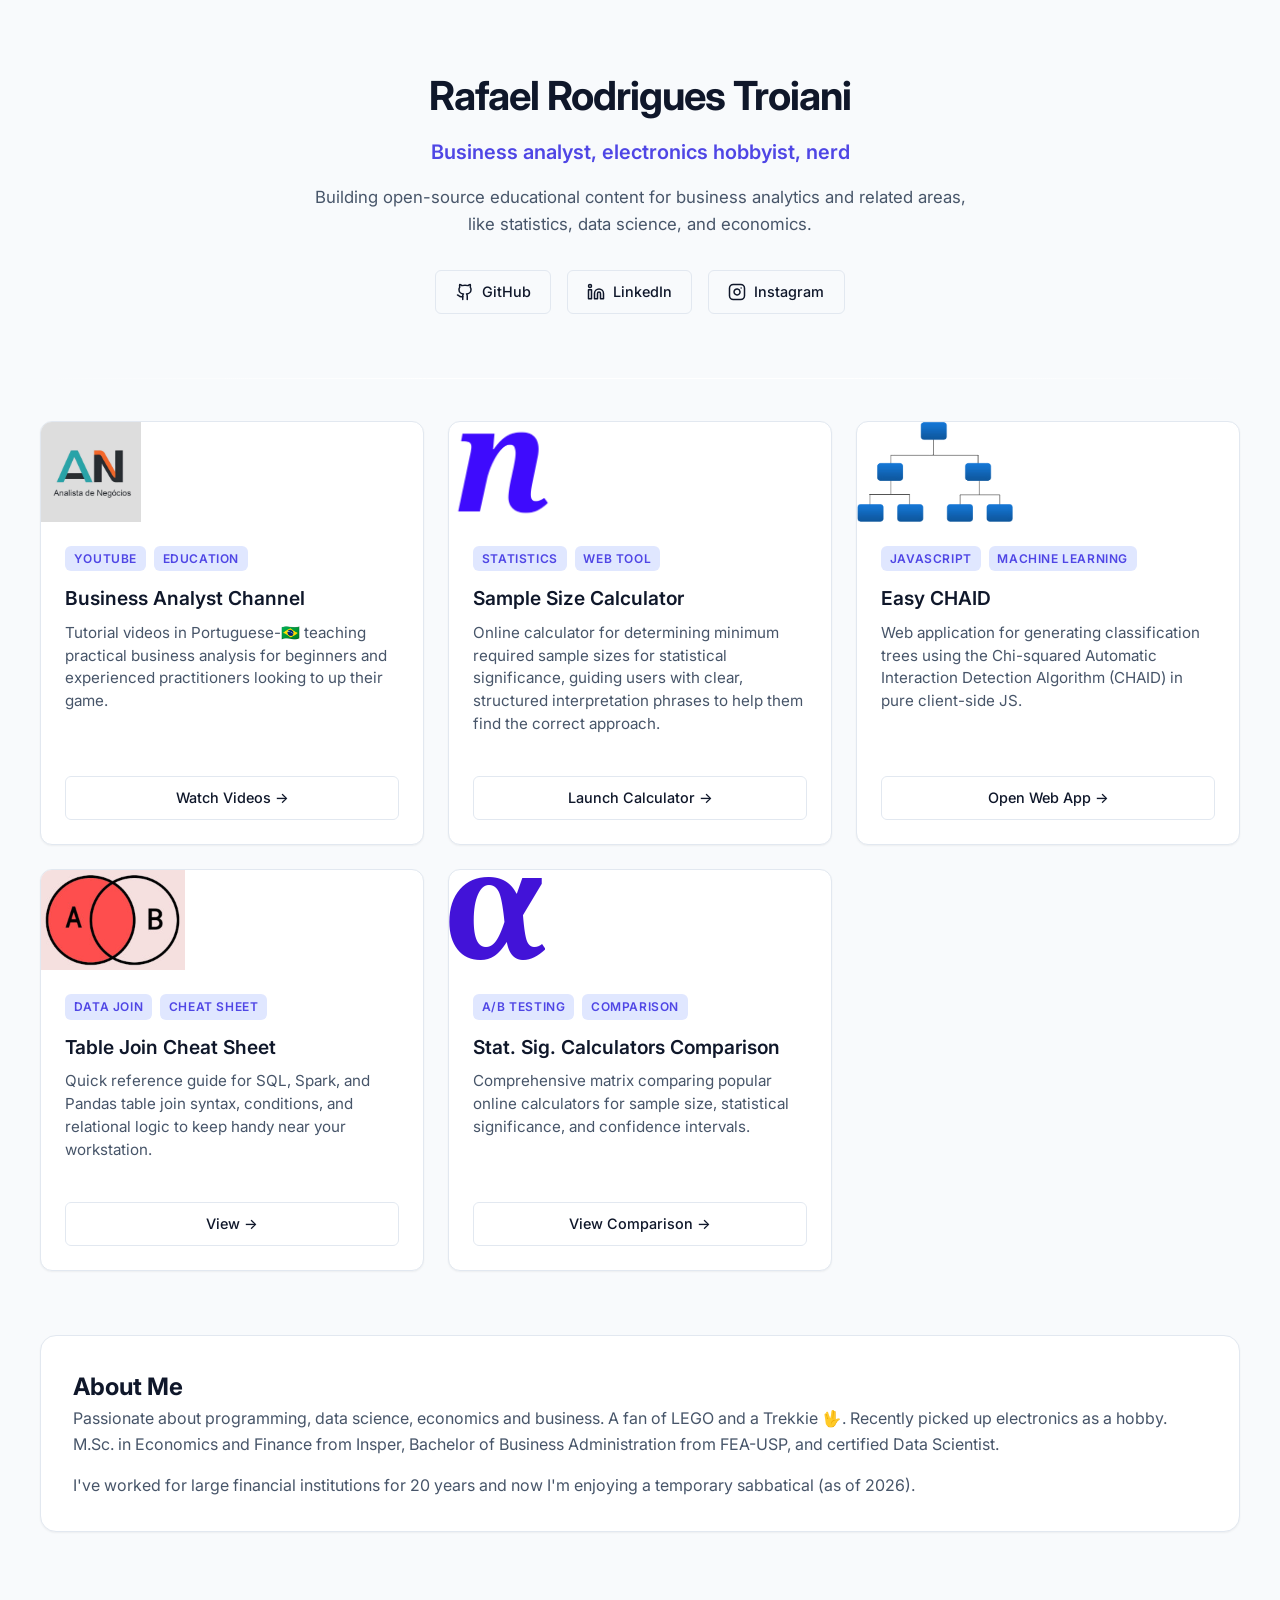
==== commit 7c757407: "sdfvgs dr g" ====
--- a/index.html
+++ b/index.html
@@ -299,7 +299,7 @@
           Administration from FEA-USP, and certified Data Scientist.
         </p>
         <p>
-          I've worked for large financial institutions for 20 and now I'm
+          I've worked for large financial institutions for 20 years and now I'm
           enjoying a temporary sabbatical (as of 2026).
         </p>
       </section>
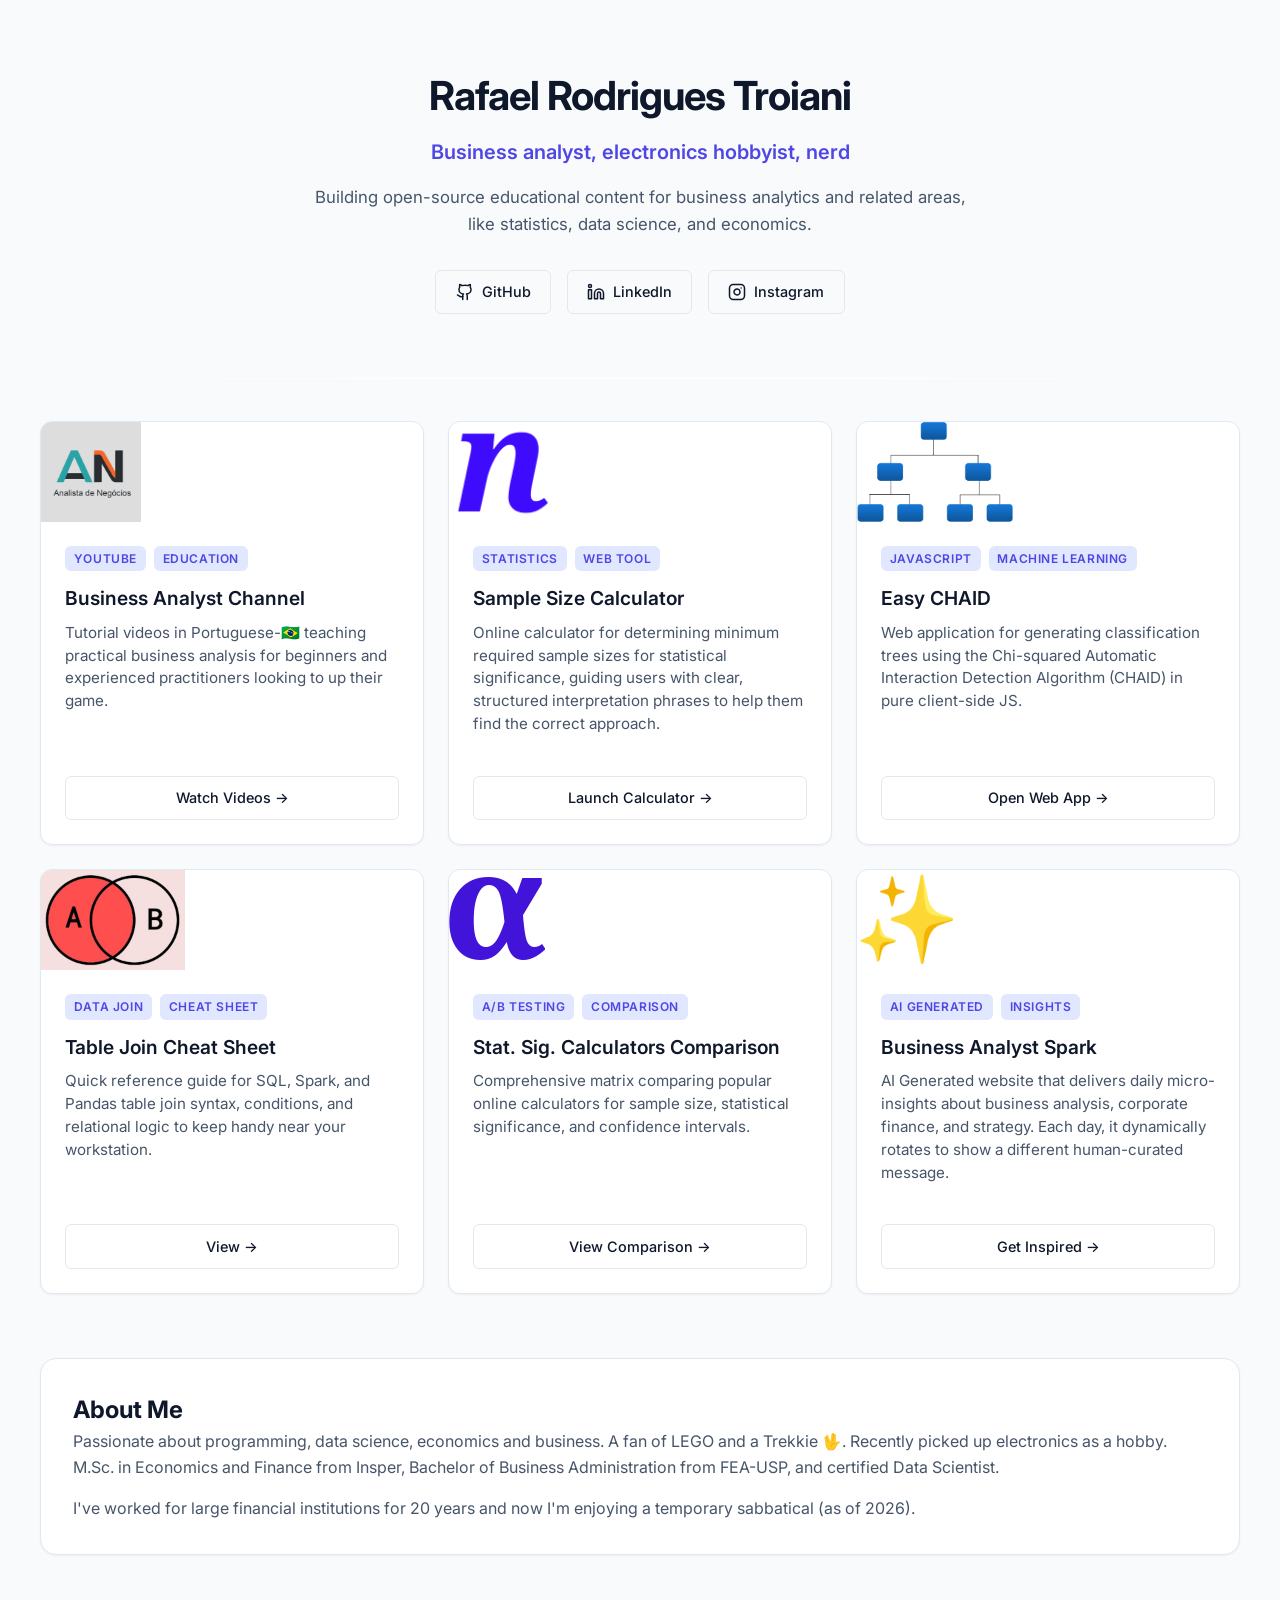
==== commit db94227d: "aewrfserfg" ====
--- a/index.html
+++ b/index.html
@@ -250,7 +250,7 @@
               </div>
               <div class="card-footer">
                 <a
-                  href="https://rafatro.github.io/cheat-sheet-join/index.html"
+                  href="https://rafatro.github.io/cheat-sheet-join"
                   class="btn btn-outline"
                   >View →</a
                 >
@@ -278,9 +278,38 @@
               </div>
               <div class="card-footer">
                 <a
-                  href="https://rafatro.github.io/stat-sig-calculators/index.html"
+                  href="https://rafatro.github.io/stat-sig-calculators"
                   class="btn btn-outline"
                   >View Comparison →</a
+                >
+              </div>
+            </div>
+          </article>
+
+          <!-- Business Analyst Spark -->
+          <article class="project-card">
+            <div class="card-image-wrapper">
+              <img src="img/Sparkle.png" alt="Alpha" class="card-image" />
+            </div>
+            <div class="card-content">
+              <div class="card-header">
+                <div class="card-badges">
+                  <span class="badge">AI Generated</span>
+                  <span class="badge">Insights</span>
+                </div>
+                <h3>Business Analyst Spark</h3>
+                <p>
+                  AI Generated website that delivers daily micro-insights about
+                  business analysis, corporate finance, and strategy. Each day,
+                  it dynamically rotates to show a different human-curated
+                  message.
+                </p>
+              </div>
+              <div class="card-footer">
+                <a
+                  href="https://baspark.github.io/"
+                  class="btn btn-outline"
+                  >Get Inspired →</a
                 >
               </div>
             </div>
